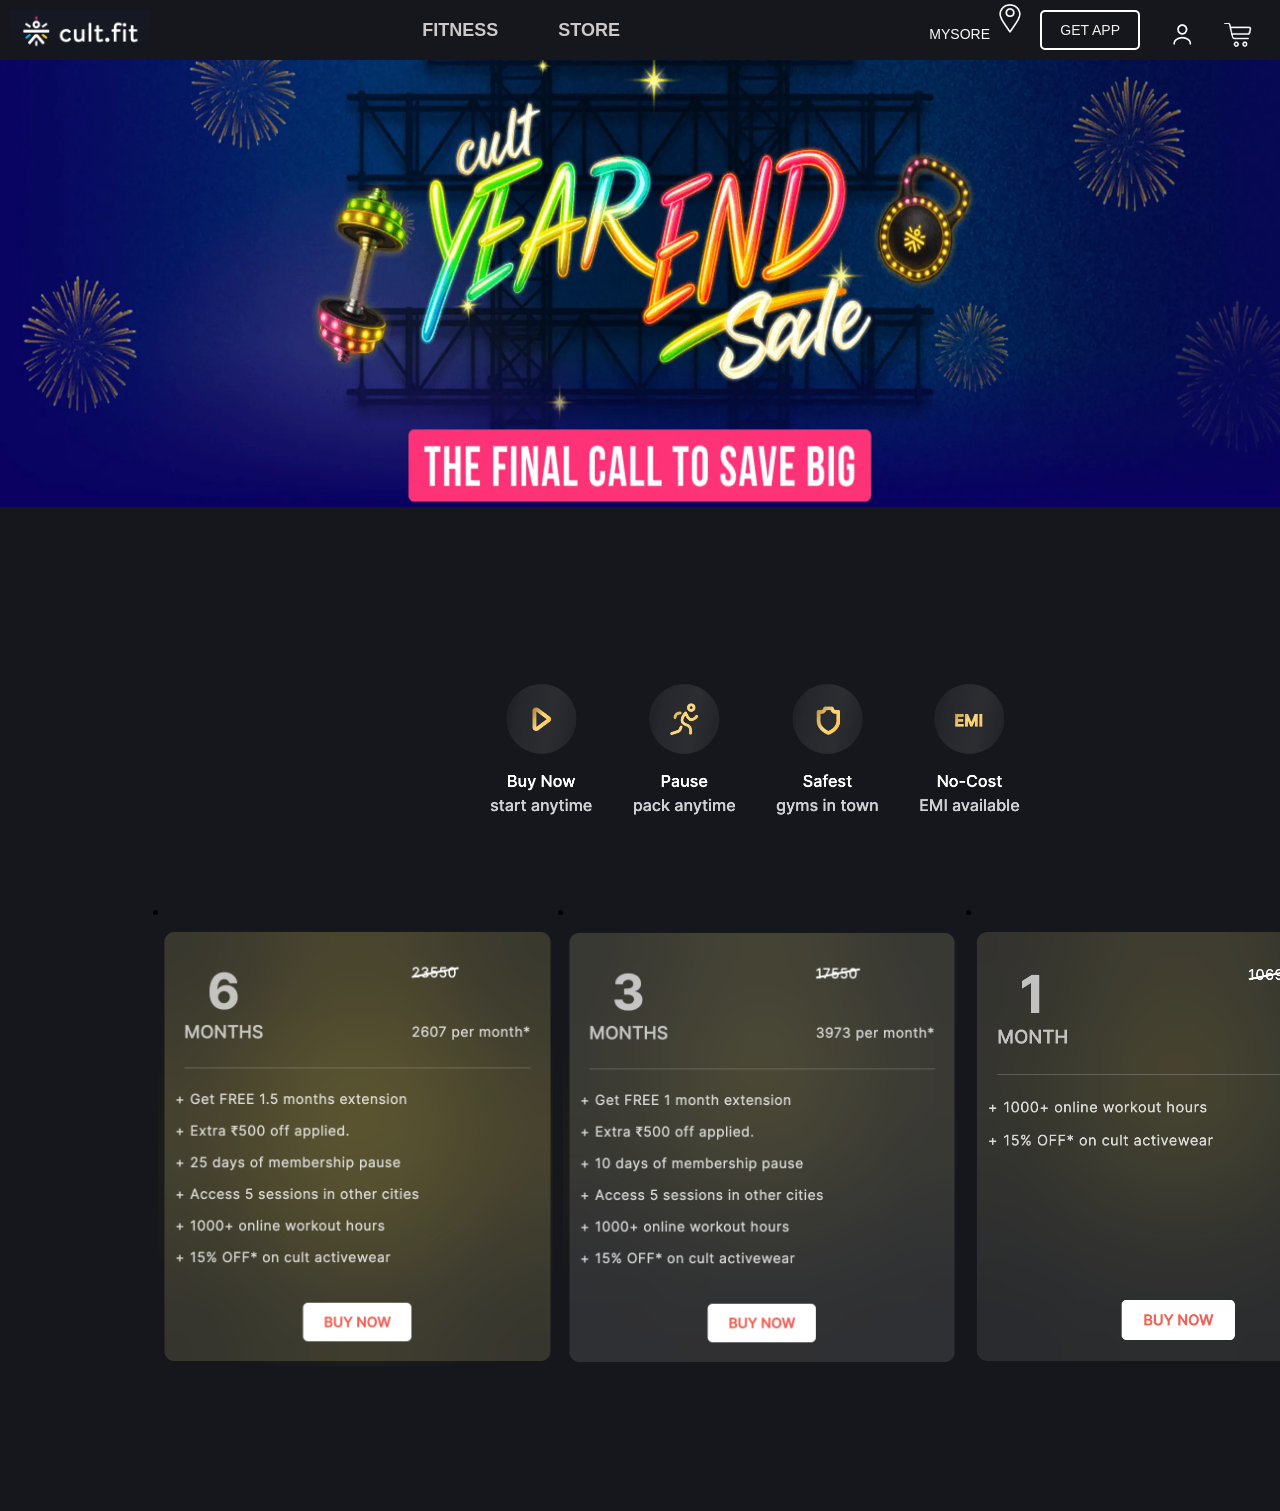
==== cult.html @ 1e13a7e8 "first clone" ====
<!DOCTYPE html>
<html lang="en">
<head>
    <meta charset="UTF-8">
    <meta name="viewport" content="width=device-width, initial-scale=1.0">
    <title>Cultfit</title>
    <link rel="stylesheet" href="fit.css">
</head>
<body>
    <nav class="navbar">
        <div class="logo">
            <img src="./logo.png" alt="cultfit logo">
        </div>
        <ul class="nav-links">
                <li><a href="#">FITNESS</a></li>
                <li><a href="#">STORE</a></li>
        </ul>
        <div class="location">
            <li class="loc">MYSORE<img src="./oo1.png" class="loc1"></li>
        </div>
        <button class="button">GET APP</button>
        <div class="icons">
            <img src="./account1.png" alt="account" class="account-icon">
        </div>
        <div class="icon">
           <img src="./cart1.png" alt="cart" class="cart-icon">
        </div>
    </nav>
    <section class="discount">
        <img src="./discount.png" alt="discount offer">
    </section>
    <section class="part2">
        <img src="./lala.png" alt="picture" class="features">
    </section>
    <!-- <section class="part3">
        <div class="boxes">
            <li class="box1"><img src="./scroll1.png" alt="box1"></li>
            <li class="box1"><img src="./scroll2.png" alt="box1"></li>   
        </div>
    </section> -->
    <section class="part3">
        <div class="scroll">
            <li><img src="./scroll1.png"></li>
            <li><img src="./scroll2.png"></li>
            <li><img src="./scroll3.png"></li>
            <li><img src="./scroll4.png"></li>
            <li><img src="./scroll5.png"></li>
        </div>
        <p>*Effective Monthly pricing including Extension, if any</p>
    </section>
    <section class="part4">
        <img src="./boxy.png" alt="cult favorites">
    </section>
    <section class="part5">
        <img src="./lala.png" alt="picture" class="features1">
    </section>
    <section class="part6">
        <div class="scroll1">
            <li><img src="./scroll1.png"></li>
            <li><img src="./scroll2.png"></li>
            <li><img src="./scroll3.png"></li>
            <li><img src="./scroll4.png"></li>
            <li><img src="./scroll5.png"></li>
        </div>
    </section>
</body> 
</html>
---- fit.css ----
*{
    margin: 0;
    padding: 0;
    box-sizing: border-box;
    font-family: 'Poppins', sans-serif;
    background-color: #15171C;
}

.navbar{
    display: flex;
    padding: 10px 20px;
    background-color: #15171C;
    align-items: center;
    justify-content: space-between;
    position: relative;
    height: 60px;
}
.logo{
    position: absolute;
    left: 10px;
    top: 10px;

}
.logo img{
    width: 140px;
}
.nav-links{
    display: flex;
    list-style: none;
    position: absolute;
    right: 660px;
    gap: 60px;
}
.nav-links a{
    text-decoration: none;
    color: rgb(206, 200, 200);
    font-weight: 600;
    font-size: 18px;
    top: 25px;
}
.location{
    color: white;
    position: absolute;
    right: 240px;
    font-size: 14px;
    font-weight: 500;
    list-style: none;

    padding: 0px;
}
.loc1{
    margin-right: 10px;
    width: 40px;
    margin-top: 10px;
}
.loc{
    margin-top: -30px;
}
.button{
    position: absolute;
    right: 50px;
    padding: 10px 18px;
    background-color: #15171C;
    border: 2px solid white;
    color: rgb(243, 241, 241);
    font-size: 14px;
    font-weight: 400;
    border-radius: 5px;
    right: 140px;
}
.account-icon{
    position: absolute;
    right: 75px;
    width: 45px;
    top: 12px;
}
.cart-icon{
    position: absolute;
    right: 15px;
    width: 55px;
    top: 10px;
}
.discount{
    max-width: 1515px;
}
.discount img{
    width: 100%;
    height: 450px;
}
.part2{
    position: absolute;
    margin-top: -7px;
    background-color: #15171C;
    width: 1515px;
    height: 600px;
}
.features{
    width: 650px;
    top: 100px;
    margin-top: 40px;
    position: absolute;
    left: 440px;
}
.part3 {
    padding: 3px;
    position: absolute;
    width: 1000px;
    height: 600px;
    background-color: #15171C;
    top: 900px;
    left: 150px;
} 
.scroll{
    display: flex;
    width: 1270px;
    overflow-x: auto;
    scroll-behavior: smooth;
    padding-bottom: 10px;

}
.scroll img {
    min-width: 400px;
    height: 450px;
    border-radius: 20px;
    padding: 5px;
    position: relative;
}
.part3 p{
    color: rgb(157, 157, 157);
    font-size: 14px;
    position: absolute;
    left: 470px;
}
.part4{
    max-width: 1515px;
}
.part4 img{
    width: 100%;
    height: 400px;
}
.part5{
    position: absolute;
    margin-top: -7px;
    background-color: #15171C;
    width: 1515px;
    height: 600px;
}
.features1{
    width: 650px;
    top: 100px;
    margin-top: 40px;
    position: absolute;
    left: 440px;
}
.part6{
    padding: 3px;
    position: absolute;
    width: 1000px;
    height: 600px;
    background-color: #15171C;
    top: 900px;
    left: 150px;
} 
.scroll1{
    display: flex;
    width: 1270px;
    overflow-x: auto;
    scroll-behavior: smooth;
    padding-bottom: 10px;

}
.scroll1 img {
    min-width: 400px;
    height: 450px;
    border-radius: 20px;
    padding: 5px;
    position: relative;
}
.part6 p{
    color: rgb(157, 157, 157);
    font-size: 14px;
    position: absolute;
    left: 470px;
}
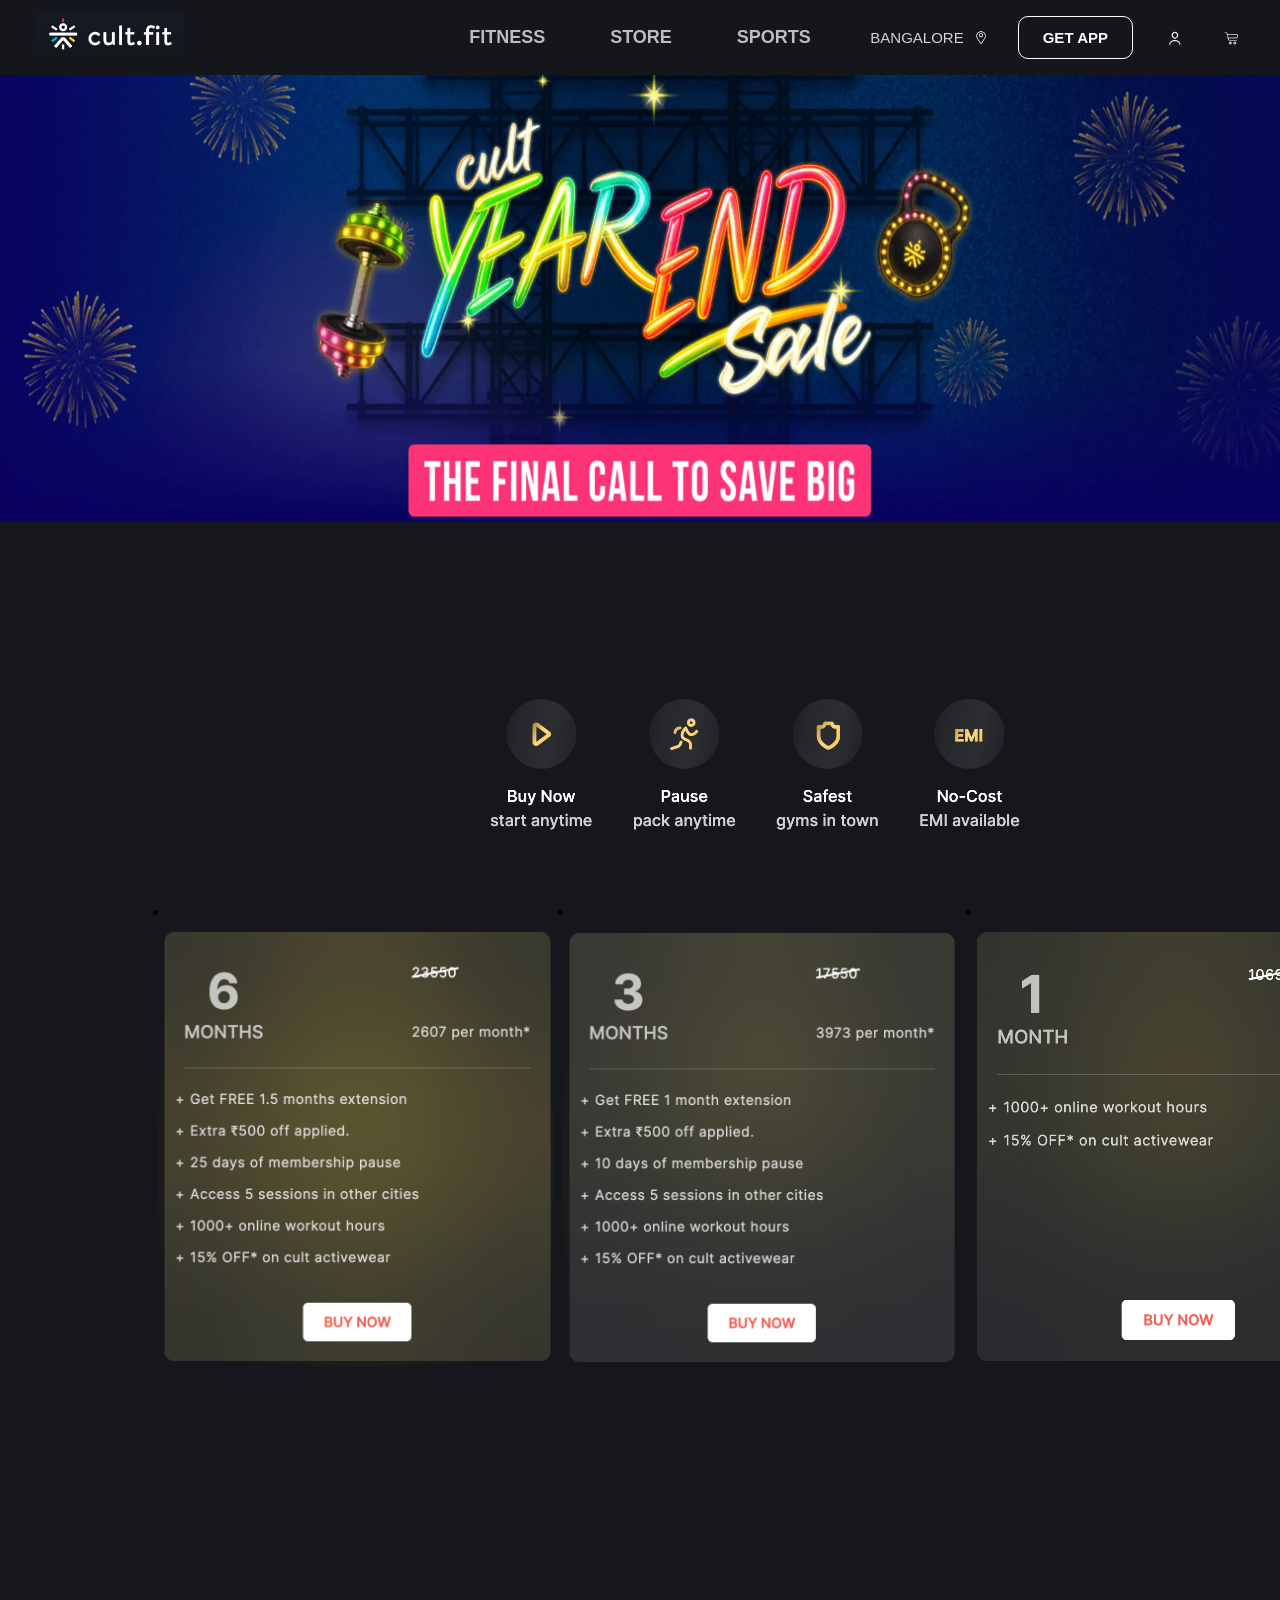
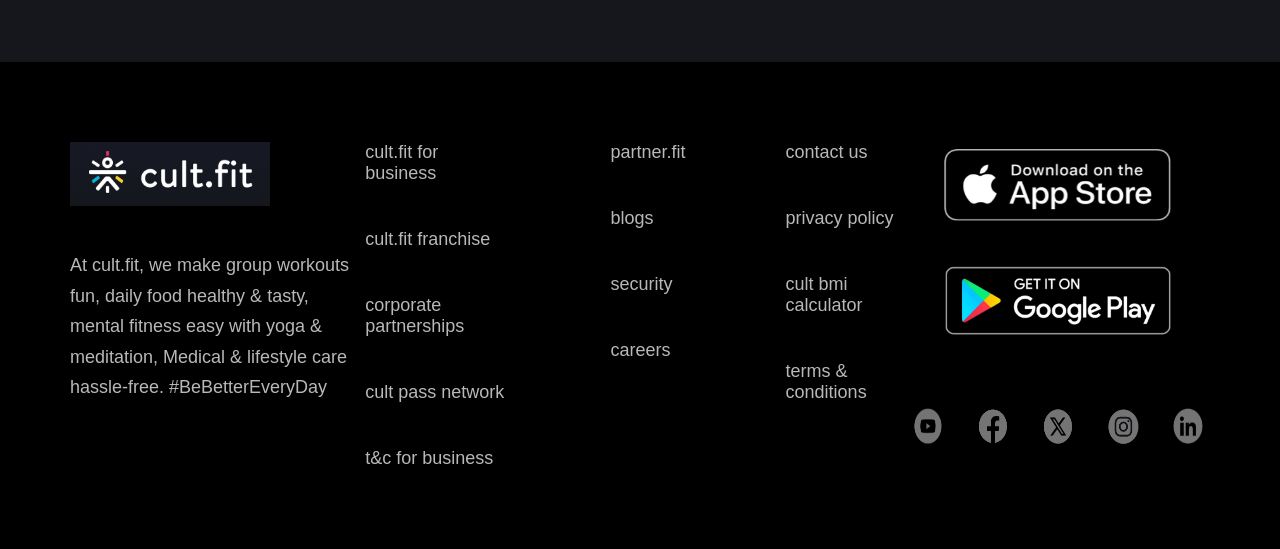
==== commit e8818f5a: "completed the main page" ====
--- a/cult.html
+++ b/cult.html
@@ -8,24 +8,33 @@
 </head>
 <body>
     <nav class="navbar">
-        <div class="logo">
-            <img src="./logo.png" alt="cultfit logo">
+    
+    <div class="logo">
+        <img src="./logo.png" alt="cultfit logo">
+    </div>
+
+    <ul class="nav-links">
+        <li><a href="#">FITNESS</a></li>
+        <li><a href="#">STORE</a></li>
+        <li><a href="#">SPORTS</a></li>
+    </ul>
+
+    <div class="right-section">
+
+        <div class="location">
+            <span>BANGALORE</span>
+            <img src="./oo1.png" class="loc1">
         </div>
-        <ul class="nav-links">
-                <li><a href="#">FITNESS</a></li>
-                <li><a href="#">STORE</a></li>
-        </ul>
-        <div class="location">
-            <li class="loc">MYSORE<img src="./oo1.png" class="loc1"></li>
-        </div>
+
         <button class="button">GET APP</button>
-        <div class="icons">
-            <img src="./account1.png" alt="account" class="account-icon">
-        </div>
-        <div class="icon">
-           <img src="./cart1.png" alt="cart" class="cart-icon">
-        </div>
-    </nav>
+
+        <img src="./account1.png" alt="account" class="account-icon">
+
+        <img src="./cart1.png" alt="cart" class="cart-icon">
+
+    </div>
+
+</nav>
     <section class="discount">
         <img src="./discount.png" alt="discount offer">
     </section>
@@ -63,5 +72,126 @@
             <li><img src="./scroll5.png"></li>
         </div>
     </section>
+
+<section class="related-searches">
+
+    <h2>Related Searches</h2>
+
+    <div class="search-columns">
+
+        <div class="search-col">
+            <a href="#">Gym Near Me</a>
+            <a href="#">Gyms in Bengaluru</a>
+            <a href="#">Gyms in Hyderabad</a>
+            <a href="#">Gyms in Jaipur</a>
+            <a href="#">Gyms in Lucknow</a>
+            <a href="#">How to Lose Weight</a>
+            <a href="#">Gym in Vizag</a>
+            <a href="#">Yoga Circle</a>
+        </div>
+
+        <div class="search-col">
+            <a href="#">Pilates in HSR Layout, Bangalore</a>
+            <a href="#">Pilates in Koramangala, Bangalore</a>
+            <a href="#">Gyms in Mumbai</a>
+            <a href="#">Gyms in Pune</a>
+            <a href="#">Gyms in Mysore</a>
+            <a href="#">HIIT Workout</a>
+            <a href="#">Abs Workout at Home</a>
+        </div>
+
+        <div class="search-col">
+            <a href="#">Gyms in Delhi</a>
+            <a href="#">Gyms in Gurgaon</a>
+            <a href="#">Gyms in Noida</a>
+            <a href="#">Gyms in Chennai</a>
+            <a href="#">Gyms in Tumkur</a>
+            <a href="#">Exercises for Toned Body</a>
+            <a href="#">Gyms in Bhubaneswar</a>
+        </div>
+
+        <div class="search-col">
+            <a href="#">cultpass</a>
+            <a href="#">Gym & Group Workouts</a>
+            <a href="#">Only Gym subscriptions</a>
+            <a href="#">Home workout</a>
+            <a href="#">6-week weight loss program</a>
+            <a href="#">Core Exercises</a>
+            <a href="#">Gyms in Siliguri</a>
+        </div>
+
+        <div class="search-col">
+            <a href="#">Play sports</a>
+            <a href="#">Swimming Classes</a>
+            <a href="#">Swimming Essentials</a>
+            <a href="#">How to Lose Weight</a>
+            <a href="#">Download our App:</a>
+            <a href="#">Gym Workout App - Android</a>
+            <a href="#">Gym Workout App - IOS</a>
+        </div>
+
+    </div>
+
+</section>
+<footer class="footer">
+
+    <div class="footer-left">
+
+        <img src="./logo.png" alt="cultfit logo" class="footer-logo">
+
+        <p>
+            At cult.fit, we make group workouts fun, daily food
+            healthy & tasty, mental fitness easy with yoga &
+            meditation, Medical & lifestyle care hassle-free.
+            #BeBetterEveryDay
+        </p>
+
+    </div>
+
+    <div class="footer-links">
+
+        <div class="column">
+            <a href="#">cult.fit for business</a>
+            <a href="#">cult.fit franchise</a>
+            <a href="#">corporate partnerships</a>
+            <a href="#">cult pass network</a>
+            <a href="#">t&c for business</a>
+        </div>
+
+        <div class="column">
+            <a href="#">partner.fit</a>
+            <a href="#">blogs</a>
+            <a href="#">security</a>
+            <a href="#">careers</a>
+        </div>
+
+        <div class="column">
+            <a href="#">contact us</a>
+            <a href="#">privacy policy</a>
+            <a href="#">cult bmi calculator</a>
+            <a href="#">terms & conditions</a>
+        </div>
+
+    </div>
+
+    <div class="footer-right">
+
+        <img src="./appstore.png" alt="app store" class="store-btn">
+
+        <img src="./googleplay.png" alt="google play" class="store-btn">
+
+        <div class="socials">
+
+            <img src="./youtube.png" alt="">
+            <img src="./facebook.png" alt="">
+            <img src="./twitter.png" alt="">
+            <img src="./instagram.png" alt="">
+            <img src="./linkedin.png" alt="">
+
+        </div>
+
+    </div>
+
+</footer>
 </body> 
 </html>
--- a/fit.css
+++ b/fit.css
@@ -3,85 +3,103 @@
     padding: 0;
     box-sizing: border-box;
     font-family: 'Poppins', sans-serif;
+}
+
+body{
     background-color: #15171C;
 }
 
 .navbar{
-    display: flex;
-    padding: 10px 20px;
-    background-color: #15171C;
+    width: 100%;
+    height: 75px;
+
+    display: flex;
     align-items: center;
     justify-content: space-between;
-    position: relative;
-    height: 60px;
-}
-.logo{
-    position: absolute;
-    left: 10px;
-    top: 10px;
-
-}
+
+    padding: 0 35px;
+
+    background: rgba(21, 23, 28, 0.85);
+    backdrop-filter: blur(8px);
+
+    position: fixed;
+    top: 0;
+    z-index: 1000;
+}
+
 .logo img{
-    width: 140px;
-}
+    width: 150px;
+}
+
 .nav-links{
     display: flex;
     list-style: none;
-    position: absolute;
-    right: 660px;
-    gap: 60px;
-}
+    gap: 65px;
+
+    position: absolute;
+    left: 50%;
+    transform: translateX(-50%);
+}
+
+
 .nav-links a{
     text-decoration: none;
-    color: rgb(206, 200, 200);
+    color: #bdbdbd;
+    font-size: 18px;
     font-weight: 600;
-    font-size: 18px;
-    top: 25px;
-}
+    transition: 0.3s;
+}
+
+.nav-links a:hover{
+    color: white;
+}
+
+.right-section{
+    display: flex;
+    align-items: center;
+    gap: 28px;
+}
+
 .location{
-    color: white;
-    position: absolute;
-    right: 240px;
-    font-size: 14px;
+    display: flex;
+    align-items: center;
+    gap: 8px;
+    color: #d4d4d4;
+    font-size: 15px;
     font-weight: 500;
-    list-style: none;
-
-    padding: 0px;
-}
+}
+
 .loc1{
-    margin-right: 10px;
-    width: 40px;
-    margin-top: 10px;
-}
-.loc{
-    margin-top: -30px;
-}
+    width: 18px;
+}
+
 .button{
-    position: absolute;
-    right: 50px;
-    padding: 10px 18px;
-    background-color: #15171C;
-    border: 2px solid white;
-    color: rgb(243, 241, 241);
-    font-size: 14px;
-    font-weight: 400;
-    border-radius: 5px;
-    right: 140px;
-}
-.account-icon{
-    position: absolute;
-    right: 75px;
-    width: 45px;
-    top: 12px;
-}
+    padding: 12px 24px;
+
+    border: 1.5px solid white;
+    border-radius: 10px;
+
+    background: transparent;
+    color: white;
+
+    font-size: 15px;
+    font-weight: 600;
+
+    cursor: pointer;
+}
+
+.button:hover{
+    background-color: white;
+    color: black;
+}
+
+.account-icon,
 .cart-icon{
-    position: absolute;
-    right: 15px;
-    width: 55px;
-    top: 10px;
+    width: 28px;
+    cursor: pointer;
 }
 .discount{
-    max-width: 1515px;
+    margin-top: 75px;
 }
 .discount img{
     width: 100%;
@@ -116,7 +134,12 @@
     overflow-x: auto;
     scroll-behavior: smooth;
     padding-bottom: 10px;
-
+    scrollbar-width: none;       
+    -ms-overflow-style: none;    
+}
+
+.scroll::-webkit-scrollbar{
+    display: none;
 }
 .scroll img {
     min-width: 400px;
@@ -168,6 +191,12 @@
     scroll-behavior: smooth;
     padding-bottom: 10px;
 
+    scrollbar-width: none;
+    -ms-overflow-style: none;
+}
+
+.scroll1::-webkit-scrollbar{
+    display: none;
 }
 .scroll1 img {
     min-width: 400px;
@@ -181,4 +210,109 @@
     font-size: 14px;
     position: absolute;
     left: 470px;
+}
+.footer{
+    background-color: black;
+    color: white;
+
+    width: 100%;
+
+    padding: 80px 70px;
+
+    display: flex;
+    justify-content: space-between;
+    align-items: flex-start;
+
+    margin-top: 150px;
+}
+.footer-left{
+    width: 330px;
+}
+
+.footer-logo{
+    width: 200px;
+    margin-bottom: 40px;
+}
+
+.footer-left p{
+    color: #b8b8b8;
+    font-size: 18px;
+    line-height: 1.7;
+}
+.footer-links{
+    display: flex;
+    gap: 100px;
+}
+
+.column{
+    display: flex;
+    flex-direction: column;
+    gap: 45px;
+}
+
+.column a{
+    text-decoration: none;
+    color: #b8b8b8;
+    font-size: 18px;
+    transition: 0.3s;
+}
+
+.column a:hover{
+    color: white;
+}
+.footer-right{
+    display: flex;
+    flex-direction: column;
+    align-items: center;
+    gap: 35px;
+}
+
+.store-btn{
+    width: 240px;
+    cursor: pointer;
+}
+.socials{
+    display: flex;
+    gap: 20px;
+    margin-top: 30px;
+}
+
+.socials img{
+    width: 45px;
+    height: 45px;
+    cursor: pointer;
+}
+.related-searches{
+    background-color: #0b0f17;
+    padding: 70px 40px;
+}
+
+.related-searches h2{
+    color: #8f8f8f;
+    font-size: 22px;
+    margin-bottom: 35px;
+    font-weight: 600;
+}
+
+.search-columns{
+    display: flex;
+    justify-content: space-between;
+    gap: 60px;
+}
+
+.search-col{
+    display: flex;
+    flex-direction: column;
+    gap: 18px;
+}
+
+.search-col a{
+    text-decoration: none;
+    color: #9d9d9d;
+    font-size: 18px;
+    transition: 0.3s;
+}
+
+.search-col a:hover{
+    color: white;
 }
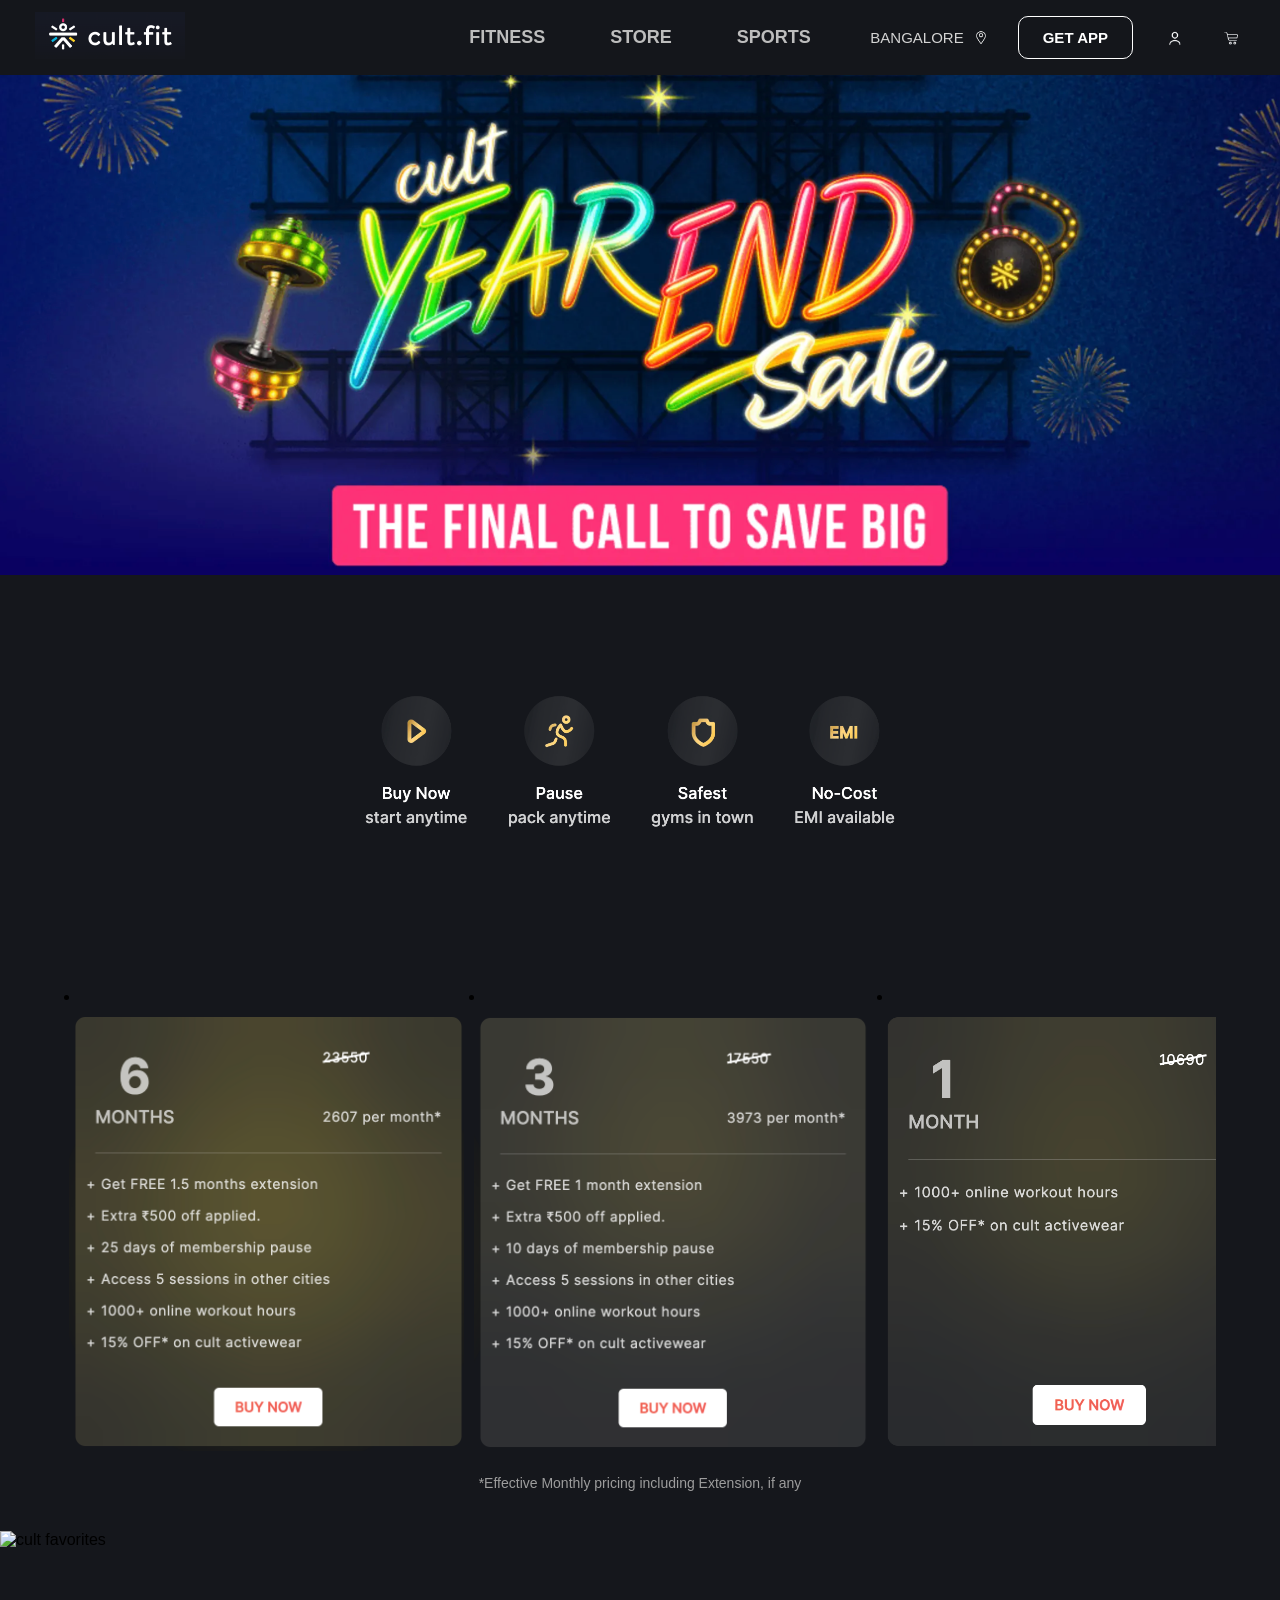
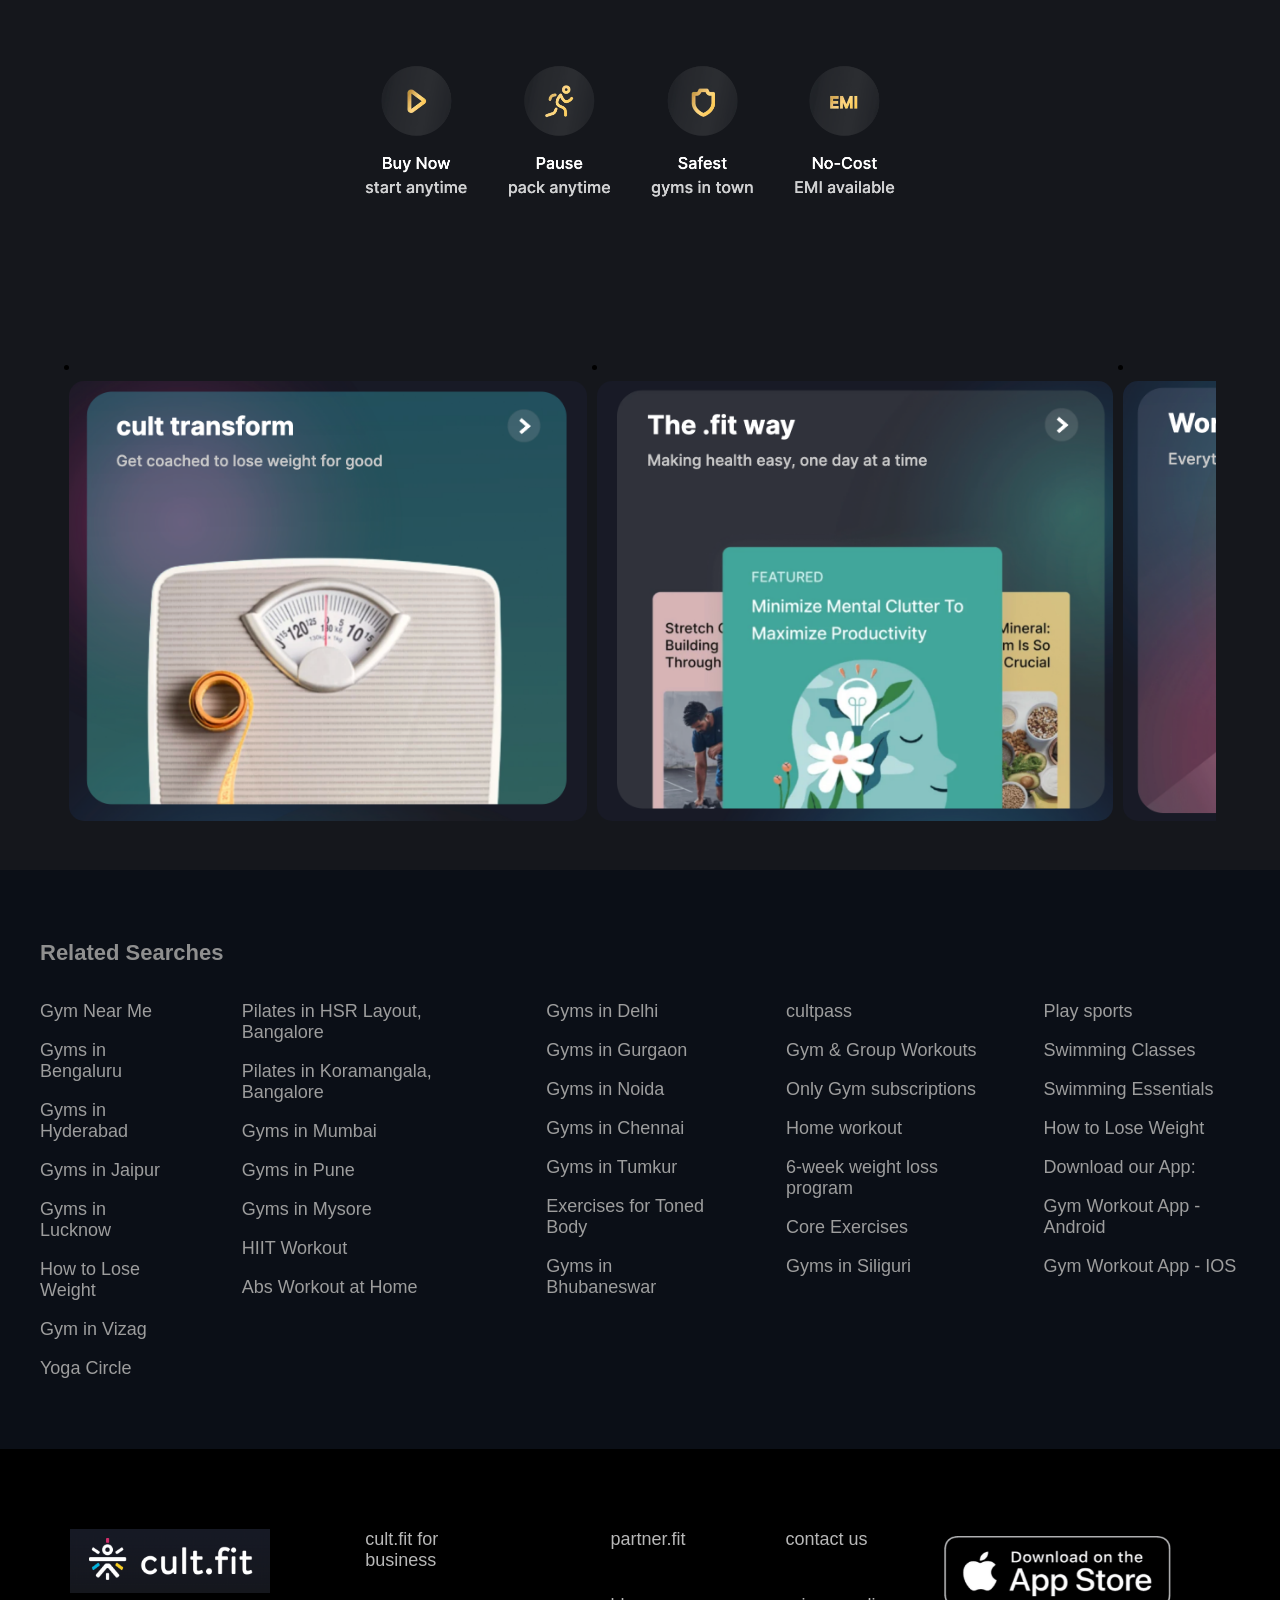
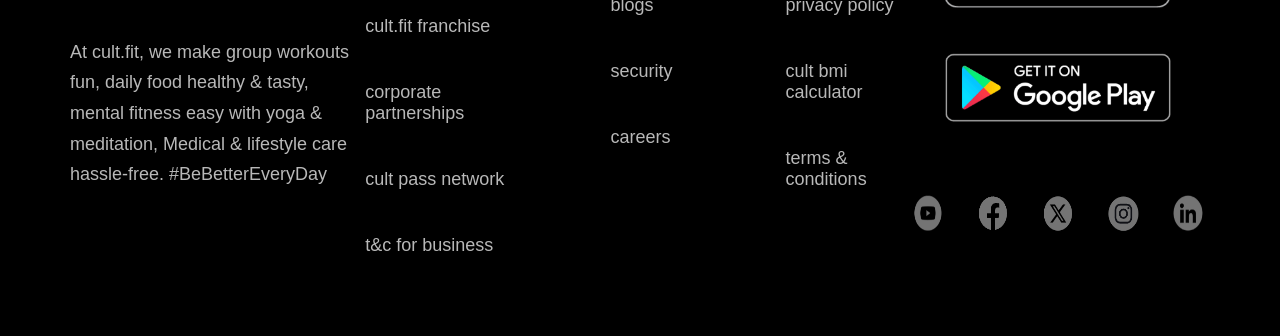
==== commit 9da52493: "added another section on the main page" ====
--- a/cult.html
+++ b/cult.html
@@ -6,192 +6,221 @@
     <title>Cultfit</title>
     <link rel="stylesheet" href="fit.css">
 </head>
+
 <body>
+
+
     <nav class="navbar">
-    
-    <div class="logo">
-        <img src="./logo.png" alt="cultfit logo">
-    </div>
-
-    <ul class="nav-links">
-        <li><a href="#">FITNESS</a></li>
-        <li><a href="#">STORE</a></li>
-        <li><a href="#">SPORTS</a></li>
-    </ul>
-
-    <div class="right-section">
-
-        <div class="location">
-            <span>BANGALORE</span>
-            <img src="./oo1.png" class="loc1">
-        </div>
-
-        <button class="button">GET APP</button>
-
-        <img src="./account1.png" alt="account" class="account-icon">
-
-        <img src="./cart1.png" alt="cart" class="cart-icon">
-
-    </div>
-
-</nav>
+
+        <div class="logo">
+            <img src="./logo.png" alt="cultfit logo">
+        </div>
+
+        <ul class="nav-links">
+            <li><a href="#">FITNESS</a></li>
+            <li><a href="#">STORE</a></li>
+            <li><a href="#">SPORTS</a></li>
+        </ul>
+
+        <div class="right-section">
+
+            <div class="location">
+                <span>BANGALORE</span>
+                <img src="./oo1.png" class="loc1">
+            </div>
+
+            <button class="button">GET APP</button>
+
+            <img src="./account1.png" alt="account" class="account-icon">
+
+            <img src="./cart1.png" alt="cart" class="cart-icon">
+
+        </div>
+
+    </nav>
+
+    <!-- HERO -->
+
     <section class="discount">
         <img src="./discount.png" alt="discount offer">
     </section>
+
+    <!-- FEATURES -->
+
     <section class="part2">
         <img src="./lala.png" alt="picture" class="features">
     </section>
-    <!-- <section class="part3">
-        <div class="boxes">
-            <li class="box1"><img src="./scroll1.png" alt="box1"></li>
-            <li class="box1"><img src="./scroll2.png" alt="box1"></li>   
-        </div>
-    </section> -->
+
+    <!-- MEMBERSHIP CARDS -->
+
     <section class="part3">
+
         <div class="scroll">
+
             <li><img src="./scroll1.png"></li>
             <li><img src="./scroll2.png"></li>
             <li><img src="./scroll3.png"></li>
             <li><img src="./scroll4.png"></li>
             <li><img src="./scroll5.png"></li>
-        </div>
+
+        </div>
+
         <p>*Effective Monthly pricing including Extension, if any</p>
-    </section>
+
+    </section>
+
+    <!-- CULT FAVORITES -->
+
     <section class="part4">
         <img src="./boxy.png" alt="cult favorites">
     </section>
+
+    <!-- SECOND FEATURES -->
+
     <section class="part5">
         <img src="./lala.png" alt="picture" class="features1">
     </section>
+
+    <!-- SECOND SCROLL -->
+
     <section class="part6">
+
         <div class="scroll1">
-            <li><img src="./scroll1.png"></li>
-            <li><img src="./scroll2.png"></li>
-            <li><img src="./scroll3.png"></li>
-            <li><img src="./scroll4.png"></li>
-            <li><img src="./scroll5.png"></li>
-        </div>
-    </section>
-
-<section class="related-searches">
-
-    <h2>Related Searches</h2>
-
-    <div class="search-columns">
-
-        <div class="search-col">
-            <a href="#">Gym Near Me</a>
-            <a href="#">Gyms in Bengaluru</a>
-            <a href="#">Gyms in Hyderabad</a>
-            <a href="#">Gyms in Jaipur</a>
-            <a href="#">Gyms in Lucknow</a>
-            <a href="#">How to Lose Weight</a>
-            <a href="#">Gym in Vizag</a>
-            <a href="#">Yoga Circle</a>
-        </div>
-
-        <div class="search-col">
-            <a href="#">Pilates in HSR Layout, Bangalore</a>
-            <a href="#">Pilates in Koramangala, Bangalore</a>
-            <a href="#">Gyms in Mumbai</a>
-            <a href="#">Gyms in Pune</a>
-            <a href="#">Gyms in Mysore</a>
-            <a href="#">HIIT Workout</a>
-            <a href="#">Abs Workout at Home</a>
-        </div>
-
-        <div class="search-col">
-            <a href="#">Gyms in Delhi</a>
-            <a href="#">Gyms in Gurgaon</a>
-            <a href="#">Gyms in Noida</a>
-            <a href="#">Gyms in Chennai</a>
-            <a href="#">Gyms in Tumkur</a>
-            <a href="#">Exercises for Toned Body</a>
-            <a href="#">Gyms in Bhubaneswar</a>
-        </div>
-
-        <div class="search-col">
-            <a href="#">cultpass</a>
-            <a href="#">Gym & Group Workouts</a>
-            <a href="#">Only Gym subscriptions</a>
-            <a href="#">Home workout</a>
-            <a href="#">6-week weight loss program</a>
-            <a href="#">Core Exercises</a>
-            <a href="#">Gyms in Siliguri</a>
-        </div>
-
-        <div class="search-col">
-            <a href="#">Play sports</a>
-            <a href="#">Swimming Classes</a>
-            <a href="#">Swimming Essentials</a>
-            <a href="#">How to Lose Weight</a>
-            <a href="#">Download our App:</a>
-            <a href="#">Gym Workout App - Android</a>
-            <a href="#">Gym Workout App - IOS</a>
-        </div>
-
-    </div>
-
-</section>
-<footer class="footer">
-
-    <div class="footer-left">
-
-        <img src="./logo.png" alt="cultfit logo" class="footer-logo">
-
-        <p>
-            At cult.fit, we make group workouts fun, daily food
-            healthy & tasty, mental fitness easy with yoga &
-            meditation, Medical & lifestyle care hassle-free.
-            #BeBetterEveryDay
-        </p>
-
-    </div>
-
-    <div class="footer-links">
-
-        <div class="column">
-            <a href="#">cult.fit for business</a>
-            <a href="#">cult.fit franchise</a>
-            <a href="#">corporate partnerships</a>
-            <a href="#">cult pass network</a>
-            <a href="#">t&c for business</a>
-        </div>
-
-        <div class="column">
-            <a href="#">partner.fit</a>
-            <a href="#">blogs</a>
-            <a href="#">security</a>
-            <a href="#">careers</a>
-        </div>
-
-        <div class="column">
-            <a href="#">contact us</a>
-            <a href="#">privacy policy</a>
-            <a href="#">cult bmi calculator</a>
-            <a href="#">terms & conditions</a>
-        </div>
-
-    </div>
-
-    <div class="footer-right">
-
-        <img src="./appstore.png" alt="app store" class="store-btn">
-
-        <img src="./googleplay.png" alt="google play" class="store-btn">
-
-        <div class="socials">
-
-            <img src="./youtube.png" alt="">
-            <img src="./facebook.png" alt="">
-            <img src="./twitter.png" alt="">
-            <img src="./instagram.png" alt="">
-            <img src="./linkedin.png" alt="">
-
-        </div>
-
-    </div>
-
-</footer>
-</body> 
+
+            <li><img src="./one.png"></li>
+            <li><img src="./two.png"></li>
+            <li><img src="./three.png"></li>
+            <li><img src="./four.png"></li>
+
+        </div>
+
+    </section>
+
+    <!-- RELATED SEARCHES -->
+
+    <section class="related-searches">
+
+        <h2>Related Searches</h2>
+
+        <div class="search-columns">
+
+            <div class="search-col">
+                <a href="#">Gym Near Me</a>
+                <a href="#">Gyms in Bengaluru</a>
+                <a href="#">Gyms in Hyderabad</a>
+                <a href="#">Gyms in Jaipur</a>
+                <a href="#">Gyms in Lucknow</a>
+                <a href="#">How to Lose Weight</a>
+                <a href="#">Gym in Vizag</a>
+                <a href="#">Yoga Circle</a>
+            </div>
+
+            <div class="search-col">
+                <a href="#">Pilates in HSR Layout, Bangalore</a>
+                <a href="#">Pilates in Koramangala, Bangalore</a>
+                <a href="#">Gyms in Mumbai</a>
+                <a href="#">Gyms in Pune</a>
+                <a href="#">Gyms in Mysore</a>
+                <a href="#">HIIT Workout</a>
+                <a href="#">Abs Workout at Home</a>
+            </div>
+
+            <div class="search-col">
+                <a href="#">Gyms in Delhi</a>
+                <a href="#">Gyms in Gurgaon</a>
+                <a href="#">Gyms in Noida</a>
+                <a href="#">Gyms in Chennai</a>
+                <a href="#">Gyms in Tumkur</a>
+                <a href="#">Exercises for Toned Body</a>
+                <a href="#">Gyms in Bhubaneswar</a>
+            </div>
+
+            <div class="search-col">
+                <a href="#">cultpass</a>
+                <a href="#">Gym & Group Workouts</a>
+                <a href="#">Only Gym subscriptions</a>
+                <a href="#">Home workout</a>
+                <a href="#">6-week weight loss program</a>
+                <a href="#">Core Exercises</a>
+                <a href="#">Gyms in Siliguri</a>
+            </div>
+
+            <div class="search-col">
+                <a href="#">Play sports</a>
+                <a href="#">Swimming Classes</a>
+                <a href="#">Swimming Essentials</a>
+                <a href="#">How to Lose Weight</a>
+                <a href="#">Download our App:</a>
+                <a href="#">Gym Workout App - Android</a>
+                <a href="#">Gym Workout App - IOS</a>
+            </div>
+
+        </div>
+
+    </section>
+
+    <!-- FOOTER -->
+
+    <footer class="footer">
+
+        <div class="footer-left">
+
+            <img src="./logo.png" alt="cultfit logo" class="footer-logo">
+
+            <p>
+                At cult.fit, we make group workouts fun, daily food
+                healthy & tasty, mental fitness easy with yoga &
+                meditation, Medical & lifestyle care hassle-free.
+                #BeBetterEveryDay
+            </p>
+
+        </div>
+
+        <div class="footer-links">
+
+            <div class="column">
+                <a href="#">cult.fit for business</a>
+                <a href="#">cult.fit franchise</a>
+                <a href="#">corporate partnerships</a>
+                <a href="#">cult pass network</a>
+                <a href="#">t&c for business</a>
+            </div>
+
+            <div class="column">
+                <a href="#">partner.fit</a>
+                <a href="#">blogs</a>
+                <a href="#">security</a>
+                <a href="#">careers</a>
+            </div>
+
+            <div class="column">
+                <a href="#">contact us</a>
+                <a href="#">privacy policy</a>
+                <a href="#">cult bmi calculator</a>
+                <a href="#">terms & conditions</a>
+            </div>
+
+        </div>
+
+        <div class="footer-right">
+
+            <img src="./appstore.png" alt="app store" class="store-btn">
+
+            <img src="./googleplay.png" alt="google play" class="store-btn">
+
+            <div class="socials">
+
+                <img src="./youtube.png" alt="">
+                <img src="./facebook.png" alt="">
+                <img src="./twitter.png" alt="">
+                <img src="./instagram.png" alt="">
+                <img src="./linkedin.png" alt="">
+
+            </div>
+
+        </div>
+
+    </footer>
+
+</body>
 </html>
--- a/fit.css
+++ b/fit.css
@@ -9,6 +9,8 @@
     background-color: #15171C;
 }
 
+/* NAVBAR */
+
 .navbar{
     width: 100%;
     height: 75px;
@@ -20,6 +22,7 @@
     padding: 0 35px;
 
     background: rgba(21, 23, 28, 0.85);
+
     backdrop-filter: blur(8px);
 
     position: fixed;
@@ -40,7 +43,6 @@
     left: 50%;
     transform: translateX(-50%);
 }
-
 
 .nav-links a{
     text-decoration: none;
@@ -98,98 +100,101 @@
     width: 28px;
     cursor: pointer;
 }
+
+/* HERO */
+
 .discount{
     margin-top: 75px;
 }
+
 .discount img{
     width: 100%;
-    height: 450px;
-}
+    height: 500px;
+    object-fit: cover;
+}
+
+/* FEATURES */
+
 .part2{
-    position: absolute;
-    margin-top: -7px;
-    background-color: #15171C;
-    width: 1515px;
-    height: 600px;
-}
+    padding: 80px 0;
+    text-align: center;
+}
+
 .features{
     width: 650px;
-    top: 100px;
-    margin-top: 40px;
-    position: absolute;
-    left: 440px;
-}
-.part3 {
-    padding: 3px;
-    position: absolute;
-    width: 1000px;
-    height: 600px;
-    background-color: #15171C;
-    top: 900px;
-    left: 150px;
-} 
+}
+
+/* SCROLL SECTION */
+
+.part3{
+    width: 100%;
+    padding: 40px 0;
+}
+
 .scroll{
     display: flex;
-    width: 1270px;
+    width: 90%;
+    margin: auto;
+
     overflow-x: auto;
     scroll-behavior: smooth;
-    padding-bottom: 10px;
-    scrollbar-width: none;       
-    -ms-overflow-style: none;    
+
+    scrollbar-width: none;
+    -ms-overflow-style: none;
 }
 
 .scroll::-webkit-scrollbar{
     display: none;
 }
-.scroll img {
+
+.scroll img{
     min-width: 400px;
     height: 450px;
+
     border-radius: 20px;
     padding: 5px;
-    position: relative;
-}
+}
+
 .part3 p{
     color: rgb(157, 157, 157);
     font-size: 14px;
-    position: absolute;
-    left: 470px;
-}
-.part4{
-    max-width: 1515px;
-}
+    text-align: center;
+    margin-top: 15px;
+}
+
+/* CULT FAVORITES */
+
 .part4 img{
     width: 100%;
     height: 400px;
-}
+    object-fit: cover;
+}
+
+/* SECOND FEATURES */
+
 .part5{
-    position: absolute;
-    margin-top: -7px;
-    background-color: #15171C;
-    width: 1515px;
-    height: 600px;
-}
+    padding: 80px 0;
+    text-align: center;
+}
+
 .features1{
     width: 650px;
-    top: 100px;
-    margin-top: 40px;
-    position: absolute;
-    left: 440px;
-}
+}
+
+/* SECOND SCROLL */
+
 .part6{
-    padding: 3px;
-    position: absolute;
-    width: 1000px;
-    height: 600px;
-    background-color: #15171C;
-    top: 900px;
-    left: 150px;
-} 
+    width: 100%;
+    padding: 40px 0;
+}
+
 .scroll1{
     display: flex;
-    width: 1270px;
+    width: 90%;
+    margin: auto;
+
     overflow-x: auto;
     scroll-behavior: smooth;
-    padding-bottom: 10px;
 
     scrollbar-width: none;
     -ms-overflow-style: none;
@@ -198,19 +203,54 @@
 .scroll1::-webkit-scrollbar{
     display: none;
 }
-.scroll1 img {
+
+.scroll1 img{
     min-width: 400px;
     height: 450px;
+
     border-radius: 20px;
     padding: 5px;
-    position: relative;
-}
-.part6 p{
-    color: rgb(157, 157, 157);
-    font-size: 14px;
-    position: absolute;
-    left: 470px;
-}
+}
+
+/* RELATED SEARCHES */
+
+.related-searches{
+    background-color: #0b0f17;
+    padding: 70px 40px;
+}
+
+.related-searches h2{
+    color: #8f8f8f;
+    font-size: 22px;
+    margin-bottom: 35px;
+    font-weight: 600;
+}
+
+.search-columns{
+    display: flex;
+    justify-content: space-between;
+    gap: 60px;
+}
+
+.search-col{
+    display: flex;
+    flex-direction: column;
+    gap: 18px;
+}
+
+.search-col a{
+    text-decoration: none;
+    color: #9d9d9d;
+    font-size: 18px;
+    transition: 0.3s;
+}
+
+.search-col a:hover{
+    color: white;
+}
+
+/* FOOTER */
+
 .footer{
     background-color: black;
     color: white;
@@ -222,9 +262,8 @@
     display: flex;
     justify-content: space-between;
     align-items: flex-start;
-
-    margin-top: 150px;
-}
+}
+
 .footer-left{
     width: 330px;
 }
@@ -239,6 +278,7 @@
     font-size: 18px;
     line-height: 1.7;
 }
+
 .footer-links{
     display: flex;
     gap: 100px;
@@ -260,6 +300,7 @@
 .column a:hover{
     color: white;
 }
+
 .footer-right{
     display: flex;
     flex-direction: column;
@@ -271,6 +312,7 @@
     width: 240px;
     cursor: pointer;
 }
+
 .socials{
     display: flex;
     gap: 20px;
@@ -281,38 +323,4 @@
     width: 45px;
     height: 45px;
     cursor: pointer;
-}
-.related-searches{
-    background-color: #0b0f17;
-    padding: 70px 40px;
-}
-
-.related-searches h2{
-    color: #8f8f8f;
-    font-size: 22px;
-    margin-bottom: 35px;
-    font-weight: 600;
-}
-
-.search-columns{
-    display: flex;
-    justify-content: space-between;
-    gap: 60px;
-}
-
-.search-col{
-    display: flex;
-    flex-direction: column;
-    gap: 18px;
-}
-
-.search-col a{
-    text-decoration: none;
-    color: #9d9d9d;
-    font-size: 18px;
-    transition: 0.3s;
-}
-
-.search-col a:hover{
-    color: white;
 }
